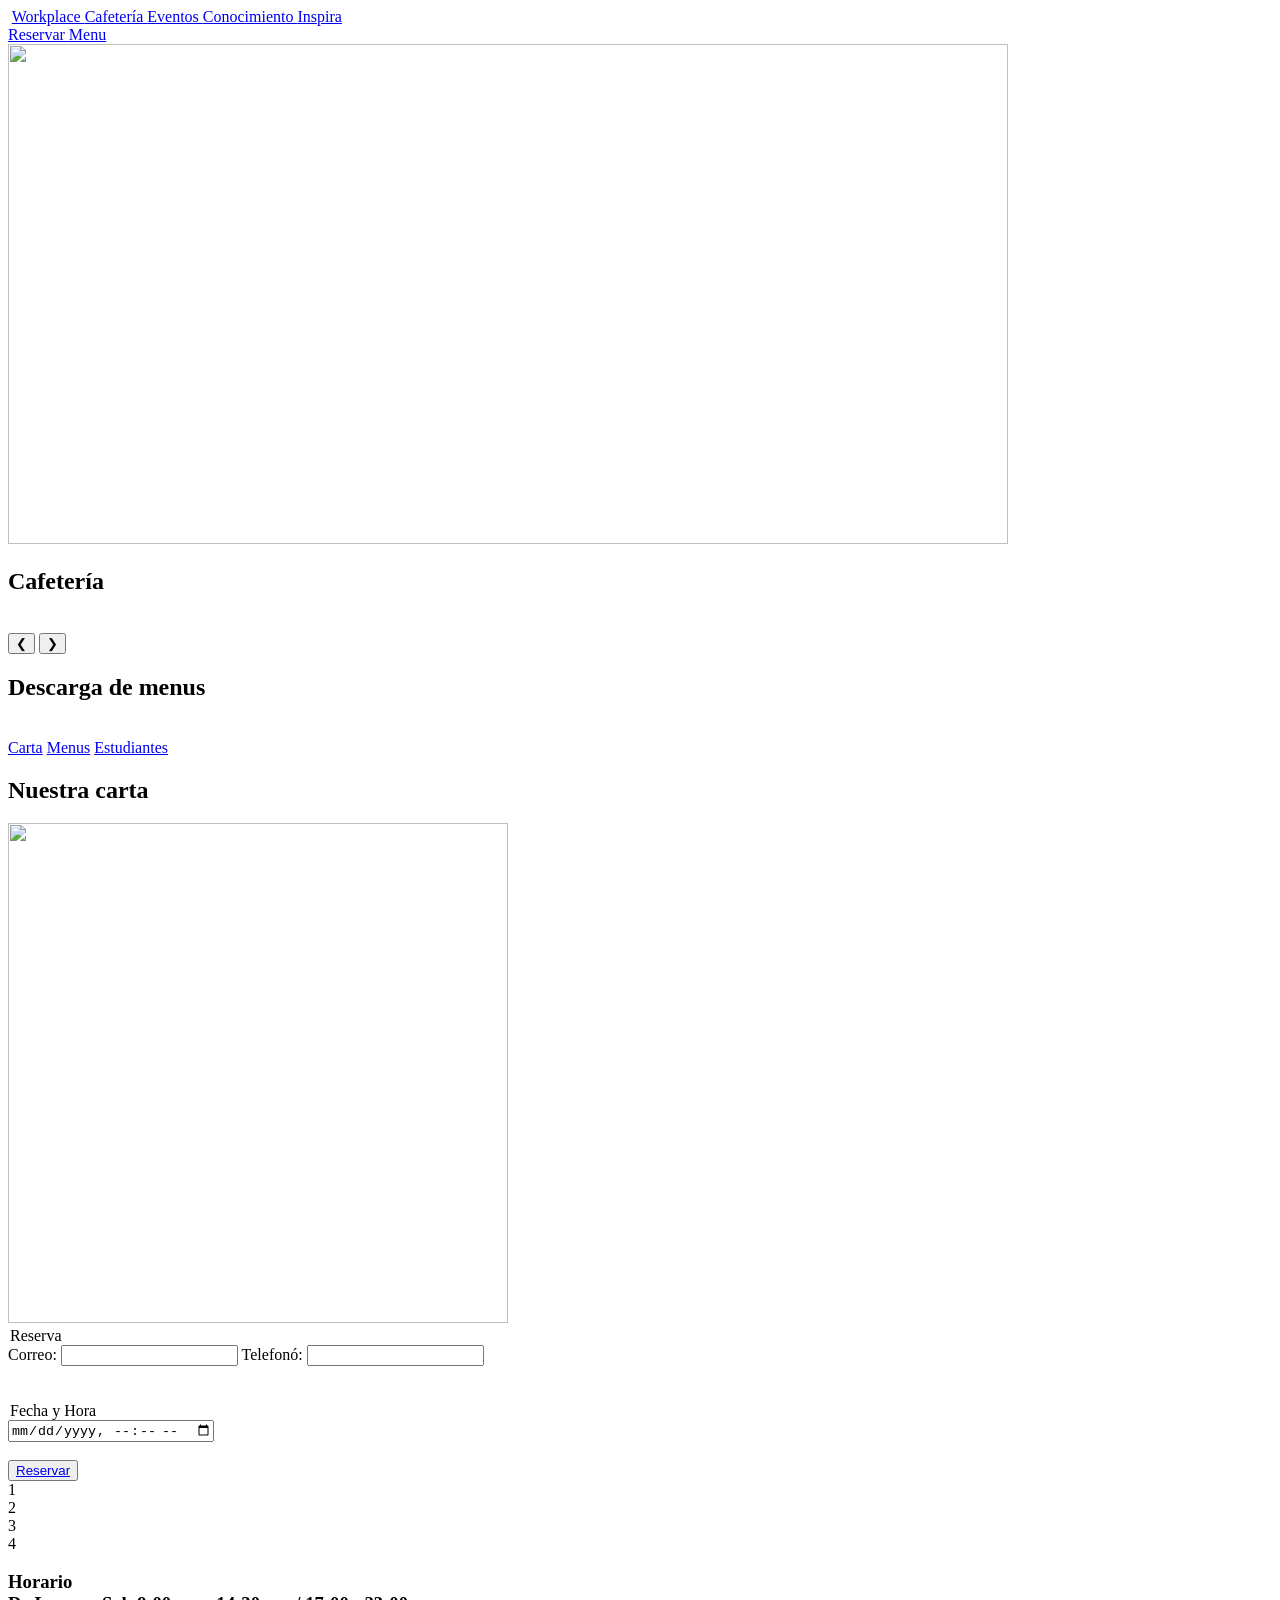
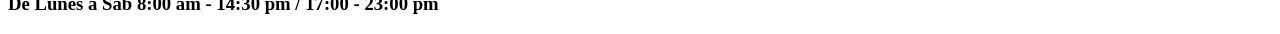
==== html/cafe.html @ 86f9a630 "Add files via upload" ====
<!DOCTYPE html>
<html lang="en">
<head>
    <meta charset="UTF-8">
    <meta name="viewport" content="width=device-width, initial-scale=1.0">
    <link rel="stylesheet" href="../estilos/ccafes.css">
    
    <title>Cafe</title>
</head>

<body>
    <nav>
        <a class="home" href="../index.html"><img class="scripte" src="../img/2Mesa_de_trabajo_2RAWR3.png" alt=""></a>
        <a href="../html/workspace.html" class="topnav">
            Workplace
        </a>
        <a href="../html/cafe.html" class="actual">
            Cafetería
        </a>
        <a href="../html/eventos.html" class="topnav">
            Eventos
        </a>
        <a href="../html/conocimiento.html" class="topnav">
            Conocimiento
        </a>
        <a href="../html/inspira.html" class="topnav">
            Inspira
        </a>
        <div id="subnav">
            <a href="#reserva" class="subnav">
                Reservar
            </a>
            <a href="#go" class="subnav">
                Menu
            </a>
        </div>
    </nav>
    <header>
        <div id="caf">
        <img src="../img/header_cafeteria.jpg" height="500rem" width="1000rem"  alt="">
        <h2>Cafetería</h2>
        </div>
    </header>
    <section id="sliders">
    <article class="container">
        <div class="slider-wrapper">
            <div class="slider">
                <img src="../img/2b85c030-860f-472e-914b-2bce12ef1242.jpg" alt="">
                <img src="../img/47758aad-7b43-4270-b98b-9e9bd88da251.jpg" alt="">
                <img src="../img/6cb6a696-06e2-4095-9369-f0d2db4fa34e.jpg" alt="">
                <img src="../img/header_cafeteria.jpg" alt="">
            </div>

            <button class="btn prev">❮</button>
            <button class="btn next">❯</button>

            <div class="dots"></div>
        </div>
    </article>
</section>
    </section>
    <article id="descarga">
        <h2 id="lod">
            Descarga de menus
        </h2>
        <br>
        <div class="down">
            <a href="#" class="load">Carta</a>
            <a href="#" class="load">Menus</a>
            <a href="#" class="load">Estudiantes</a>
        </div>
    </article>
    
    <section id="menu">
        <div>
            <h2 id="our">
                Nuestra carta
            </h2>
             <a href="../html/menu.html"><img src="../img/A4_2.jpg" class="men" id="go" height="500rem" width="500rem" alt=""></a>
         </div>
        
    </section>
    <section id="reserv">
            
               <section>
                    <legend id="reserva">Reserva</legend>
                    <div id="persona">
                    <label for="">Correo:</label> 
                    <input type="text">  
                    <label for="">Telefonó:</label>
                    <input type="text">
                    </div>

                    <div id="fecha">
                    <br>
                    <br>
                    <legend id="fechor">Fecha y Hora</legend>
                    <input type='datetime-local' tabindex='20'>
                    <br>
                    <br>
                    </div>
                    <div id="rav">
                    <button id="butron"><a href="../html/eventos.html">Reservar</a></button>
                    </div>
                </section>
        <section id="mesa">
            <div id="borde"></div>
            <div id="selec">
                <div id="mesa1">1</div>
                <div id="mesa1">2</div>
                <div id="mesa1">3</div>
                <div id="mesa1">4</div>
            </div>
        </section>
          
    </section>
    <footer>
        <h3>
            Horario <br>
            De Lunes a Sab 
            8:00 am - 14:30 pm / 17:00 - 23:00 pm
        </h3>
    </footer>
    <script src="../js/slider.js"></script>
    <script>
    const mesas = document.querySelectorAll("#mesa1");

    mesas.forEach(mesa => {
        mesa.addEventListener("click", () => {

          
            mesas.forEach(m => m.classList.remove("mesa-selected"));

           
            mesa.classList.add("mesa-selected");
        });
    });
</script>
</body>
</html>
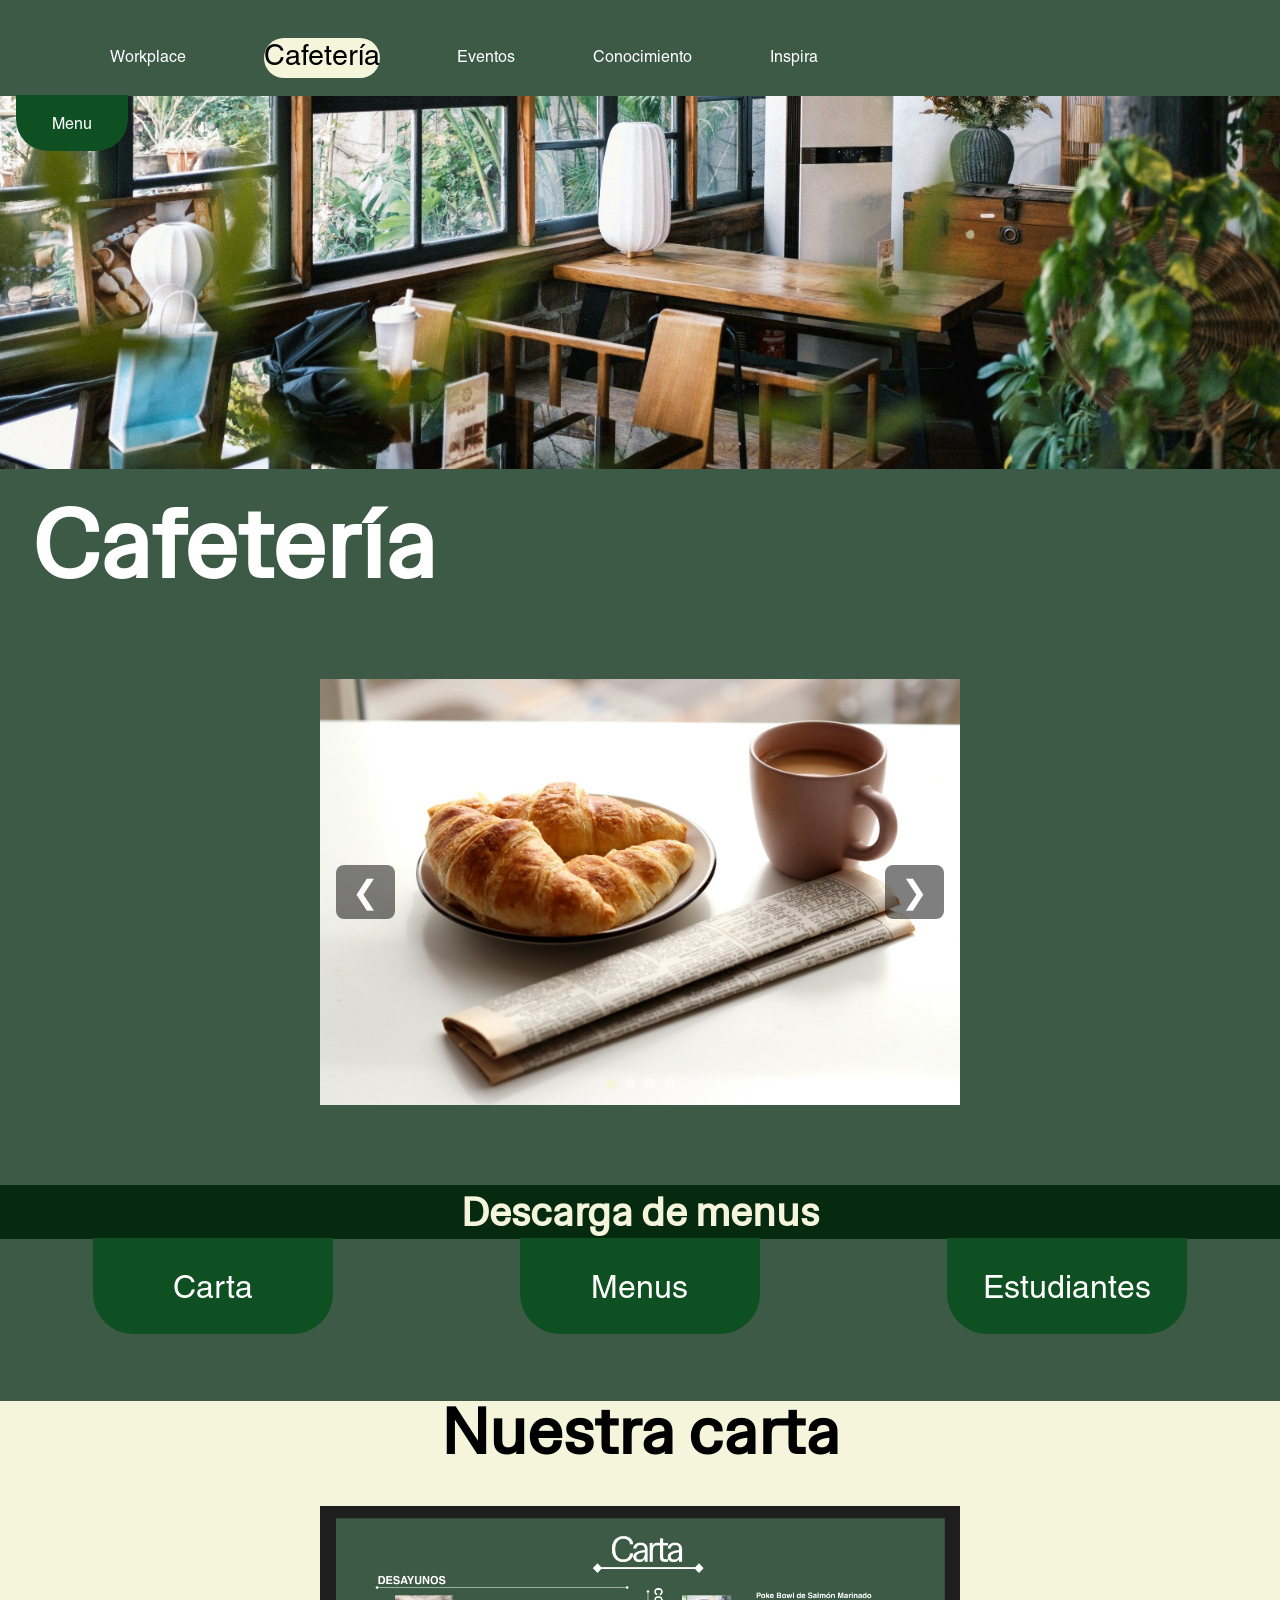
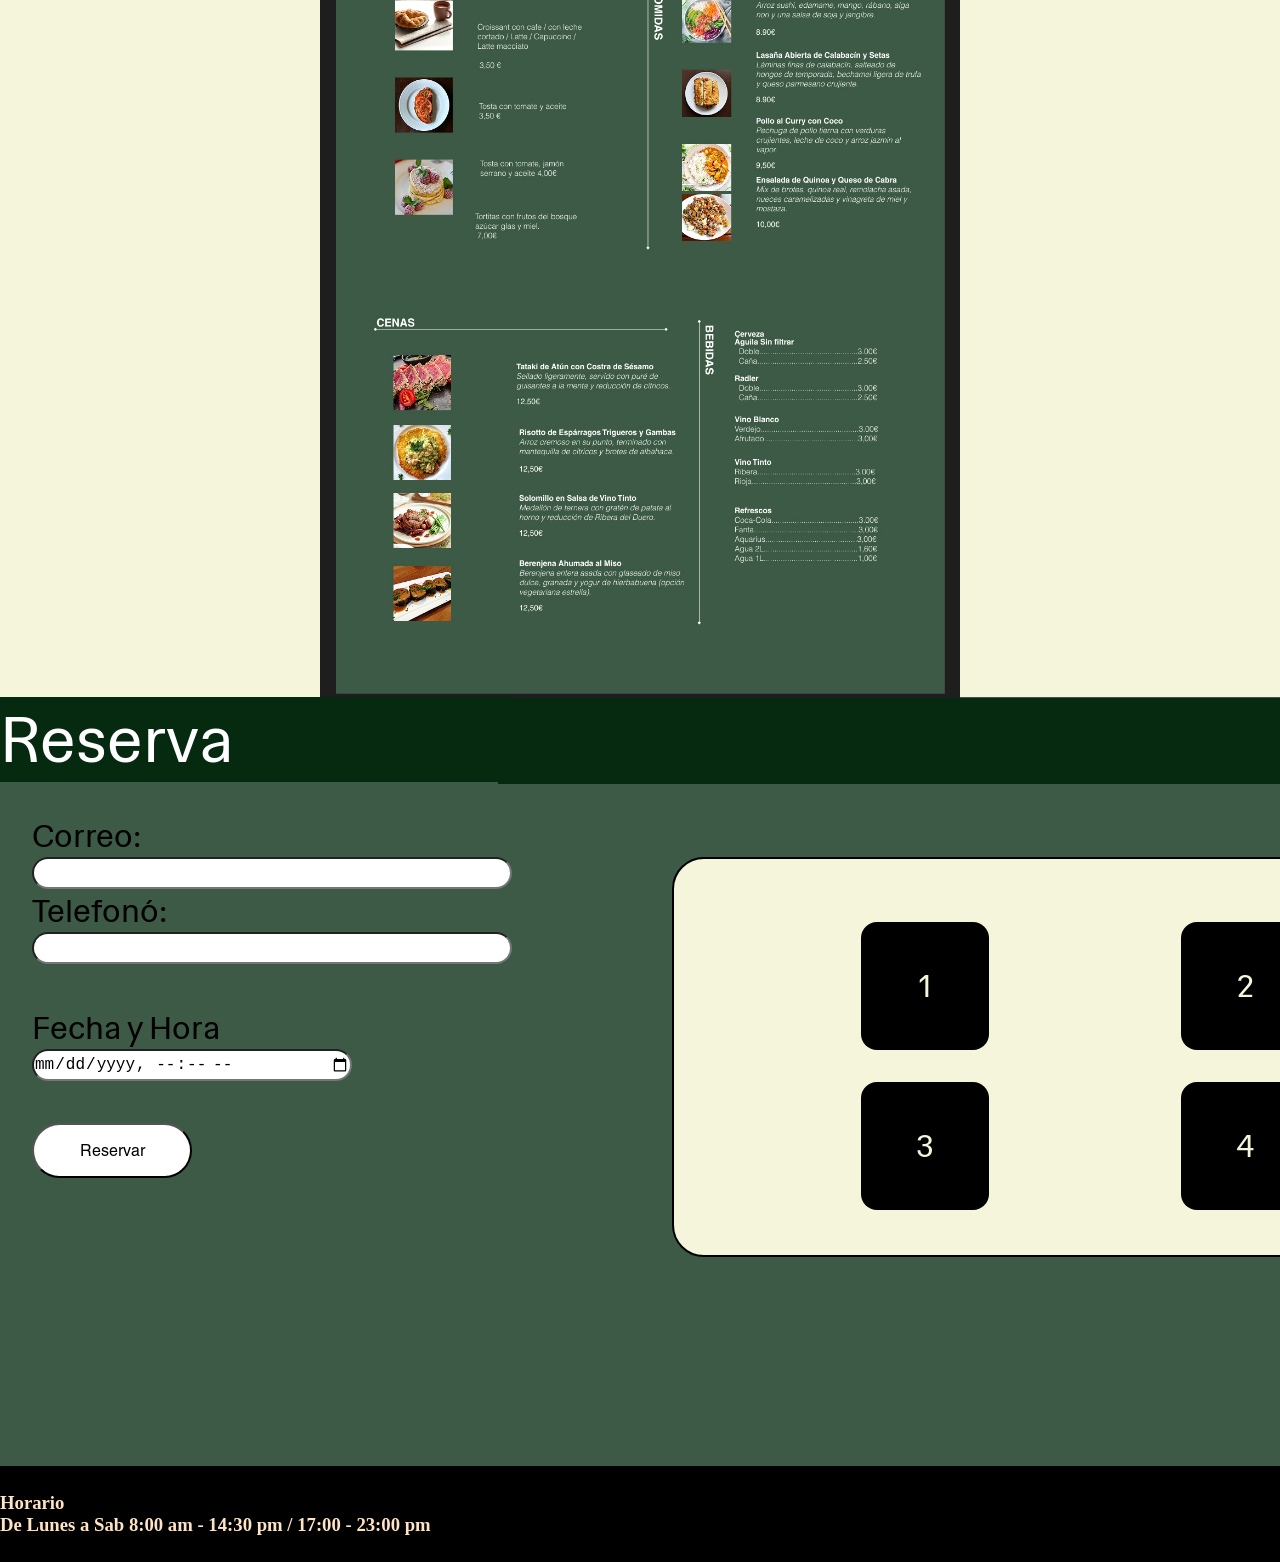
==== commit 9c447f48: "Update cafe.html" ====
--- a/html/cafe.html
+++ b/html/cafe.html
@@ -17,7 +17,7 @@
         <a href="../html/cafe.html" class="actual">
             Cafetería
         </a>
-        <a href="../html/eventos.html" class="topnav">
+        <a href="../html/wtf.html" class="topnav">
             Eventos
         </a>
         <a href="../html/conocimiento.html" class="topnav">
@@ -137,4 +137,4 @@
     });
 </script>
 </body>
-</html>+</html>
--- a/estilos/ccafes.css
+++ b/estilos/ccafes.css
@@ -0,0 +1,555 @@
+*{
+    margin: 0;
+    padding: 0;
+    box-sizing: border-box;
+}
+body{
+background-color: #3c5a45;
+/* width: 100vw; */
+height: 70rem;
+}
+@font-face {
+    font-family: "fuente_titulos";
+    src: url(../fonts/HedvigLettersSans-Regular.ttf);
+}
+@font-face {
+    font-family: "fuente_texto";
+    src: url(../fonts/Helvetica\ LT\ Pro\ Roman.ttf);
+}
+nav{
+display: flex;
+justify-content: center;
+align-items: center;
+justify-content: space-between;
+height: 6rem;
+margin-left: 2rem;
+margin-right: 2rem;
+font-family: "fuente_texto";
+}
+.topnav{
+    height: 2.5rem;
+    width: auto;
+    display: flex;
+    justify-content: center;
+    align-items: center;
+    background-color: #3c5a45;
+    text-decoration: none;
+    color: white;
+    position: relative;
+    top: 0.5rem;
+    text-decoration: none;
+    transition: color 0.5s ease, font-size 0.5s ease-out, height 0.5s ease, width 0.5s ease;
+}
+.topnav:hover{
+    color: black;
+    font-size: 1.8rem;
+    background-color: beige;
+    height: 2.5rem;
+    width: auto;
+    border-radius: 2rem;
+
+    /* transition: color 1s ease, font-size 1s ease-out; */
+}
+.actual{
+    color: black;
+    font-size: 1.8rem;
+    background-color: beige;
+    height: 2.5rem;
+    width: auto;
+    border-radius: 2rem;
+    text-decoration: none;
+    position: relative;
+    top: 0.6rem;
+}
+#subnav{
+    position: relative;
+    z-index: 0;
+    top: 4.7rem;
+    right: 68rem;
+    display: flex;
+    justify-content: center;
+    align-items: center;
+    /* background-color: #2bd95f;
+    display: flex;
+    height: 5rem;
+    width: 7rem; */
+    /* margin-left: 2rem;
+    margin-right: 2rem; */
+}
+.subnav:hover{
+    background-color: bisque;
+    color: black;
+    /* transition: color 1s ease, background 1s ease; */
+}
+.subnav{
+    font-family: "fuente_texto";
+    border-radius: 0 0rem 2rem 2rem;
+    margin-left: 2rem;
+    margin-right: 2rem;
+    background-color: #0e5022;
+    color: rgb(255, 255, 255);
+    display: flex;
+    justify-content: center;
+    align-items: center;
+    
+    height: 3.5rem;
+    width: 7rem;
+    text-decoration: none; 
+    transition: color 0.5s ease, background 0.5s ease;
+}
+#caf img{
+    
+    height: 50vh;
+    width: 100%;
+    object-fit: cover;
+    object-position: 0rem -30rem;
+    /* object-position: 0 -30rem; */
+}
+#caf h2{
+    font-family: "fuente_titulos";
+    width: 52rem;
+    position: relative;
+    bottom: 4.4rem;
+    right: -2rem;
+    font-size: 6rem;
+    color: #fff;
+}
+.slider-wrapper {
+    position: relative;
+    max-width: 40rem;
+    overflow: hidden;
+}
+#sliders{
+    display: flex;
+    align-items: center;
+    justify-content: center;
+    
+}
+.slider {
+    display: flex;
+    transition: transform 0.5s ease-in-out;
+    
+}
+
+.slider img {
+    width: 100%;
+    height: auto;
+    object-fit: cover;
+}
+
+
+.btn {
+    position: absolute;
+    top: 50%;
+    transform: translateY(-50%);
+    background: rgba(0,0,0,0.5);
+    color: white;
+    border: none;
+    font-size: 2rem;
+    padding: 0.5rem 1rem;
+    cursor: pointer;
+    border-radius: 0.5rem;
+}
+
+.prev { left: 1rem; }
+.next { right: 1rem; }
+
+
+.dots {
+    position: absolute;
+    bottom: 1rem;
+    left: 50%;
+    transform: translateX(-50%);
+    display: flex;
+    gap: 0.5rem;
+}
+
+.dots div {
+    width: 0.7rem;
+    height: 0.7rem;
+    background: white;
+    opacity: 0.5;
+    border-radius: 50%;
+    cursor: pointer;
+}
+
+.dots .active {
+    opacity: 1;
+    background: beige;
+}
+#descarga{
+    margin-top: 5rem;
+    display: flex;
+    flex-direction: column;
+    text-align: center;
+
+}
+#lod{
+    font-family: "fuente_titulos";
+    font-size: 2.5rem;
+    background-color: #052a10;
+    color: beige;
+    /* border-radius: 2rem; */
+    
+    
+    
+}
+.down{
+    display: flex;
+    justify-content: space-around;
+    align-items: center;
+    
+}
+.load{
+    position: relative;
+    top: -1.2rem;
+    font-size: 2rem;
+    font-family: "fuente_texto";
+    /* margin-left: 13rem;
+    margin-right: 6rem; */
+    margin-bottom: 3rem;
+    text-decoration: none;
+    color: #fff;
+    /* border-bottom: black ridge 7px; */
+    border-radius: 2px;
+    background-color: #0e5022;
+    height: 6rem;
+    width: 15rem;
+    border-radius: 0 0rem 2.5rem 2.5rem;
+    display: flex;
+    justify-content: center;
+    align-items: center;
+    transition: color 0.5s ease, background 0.5s ease;
+}
+.load:hover{
+    background-color: bisque;
+    color: black;
+    /* transition: color 1s ease, background 1s ease; */
+}
+#menu{
+    background-color: beige;
+    height: 70vw;
+    display: flex;
+    flex-direction: column;
+    justify-content: center;
+    align-items: center;
+    margin-bottom: 20rem;
+}
+
+#our{
+font-family: "fuente_titulos";
+font-size: 4rem;
+/* position: relative;  */
+/* top: -10rem; */
+text-align: center;
+margin-bottom: 2rem;
+/* border-bottom: black ridge 7px; */
+
+}
+.men{
+    height: 50rem;
+    width: 40rem;
+}
+footer{
+    background-color: black;
+    height: 6rem;
+    color: bisque;
+    font-family: "Textos";
+    display: flex;
+    align-items: center;    
+}
+
+#lod{
+    text-align: center;
+}
+#reserv{
+    display: flex;
+}
+#reserva{
+    font-family: "fuente_titulos";
+    font-size: 4rem;
+    position: relative;
+    top: -20rem;
+    background-color: #052a10;
+    color:  white;
+    overflow: auto;
+    
+}
+#borde{
+    background-color: #052a10;
+    position: relative;
+    top: -10.1rem;
+    right: 11rem;
+    height: 5.4rem;
+    width: 63.9rem;
+}
+#persona{
+    display: flex;
+    flex-direction: column;
+    width: 30rem;
+    margin-left: 2rem;
+    position: relative;
+    top: -18rem;
+}
+#fecha{
+    display: flex;
+    flex-direction: column;
+    width: 20rem;
+    margin-left: 2rem;
+    position: relative;
+    top: -18rem;
+    font-family: "fuente_titulos";
+}
+#rav{
+     display: flex;
+    flex-direction: column;
+    width: 10rem;
+    margin-left: 2rem;
+    position: relative;
+    top: -18rem;
+}
+input{
+    border-radius: 5rem;
+    height: 2rem;
+    font-size: 1rem;
+}
+label{
+    font-size: 2rem;
+    font-family: "fuente_titulos";
+
+}
+legend{
+    font-size: 2rem;
+}
+#mesa{
+    background-color: beige;
+    height: 25rem;
+    width: 50rem;
+    position: relative;
+    top: -10rem;
+    margin-left: 10rem;
+    border-radius: 2rem;
+    border: black solid 2px;
+}
+#mesa1{
+    background-color: black;
+    height: 8rem;
+    width: 8rem;
+    margin: 0.5rem;
+    display: flex;
+    justify-content: center;
+    align-items: center;
+    color: beige;
+    border-radius: 1rem;
+    transition: color 0.5s ease, background 0.5s ease;
+}
+#selec{
+    position: relative;
+    left: 11.2rem;
+    top: -2rem;
+    right: 2rem;
+    display: grid;
+    grid-template-columns:repeat(2, 20rem);
+    grid-template-rows: repeat(2, 10rem);
+    width: 1rem;
+    font-family: "fuente_titulos";
+    font-size: 2rem;
+    
+}
+.mesa-selected {
+    background-color: bisque !important;
+    color: black !important;
+    border: 3px solid black;
+}
+#butron{
+    background-color: #fff;
+    border-radius: 2rem;
+    padding: 1rem 1rem;
+    
+    text-decoration: none;
+}
+a{
+    text-decoration: none;
+    color: black;
+    font-family: "fuente_texto";
+    font-size: 1rem;
+}
+@media screen and (min-width: 480px) and (max-width: 600px) {
+    
+    body {
+        height: auto; 
+        overflow-x: hidden;
+    }
+
+    
+    nav {
+        flex-direction: column;
+        height: auto;
+        padding: 1rem 0;
+        gap: 0.5rem;
+        margin: 0 1rem;
+    }
+
+    .topnav, .actual {
+        width: 100%;
+        text-align: center;
+        top: 0;
+        height: 3rem;
+    }
+
+    #subnav {
+        position: static; 
+        width: 100%;
+        justify-content: space-around;
+        margin-top: 0.5rem;
+    }
+
+    .subnav {
+        border-radius: 2rem;
+        height: 3rem;
+        width: 45%;
+        margin: 0;
+    }
+
+    
+    /* header{
+        display: none;
+    } */
+    #caf img {
+        height: 35vh;
+        display: none;
+    }
+    
+    #caf h2 {
+        width: 100%;
+        position: static; 
+        text-align: center;
+        font-size: 3.5rem;
+        background-color: #052a10;
+        padding: 0.5rem 0;
+    }
+
+    .slider-wrapper {
+        max-width: 90%;
+        margin: 0 auto;
+    }
+
+   
+    #descarga {
+        margin-top: 3rem;
+    }
+
+    .down {
+        flex-direction: column;
+        gap: 1rem;
+    }
+
+    .load {
+        position: static;
+        width: 80%;
+        height: 4.5rem;
+        margin-bottom: 0;
+        border-radius: 2rem;
+    }
+
+   
+    #menu {
+        height: auto;
+        padding: 3rem 1rem;
+        margin-bottom: 5rem;
+    }
+
+    #our {
+        font-size: 2.5rem;
+    }
+
+    .men {
+        width: 100%;
+        height: auto; 
+        max-width: 25rem;
+    }
+
+   
+    #reserv {
+        flex-direction: column; 
+        align-items: center;
+        gap: 2rem;
+        padding: 0 1rem;
+    }
+
+    #reserva {
+        position: static;
+        font-size: 2.5rem;
+        text-align: center;
+        margin-bottom: 1.5rem;
+        display: block;
+    }
+
+    #persona, #fecha, #rav {
+        position: static;
+        width: 100%;
+        margin-left: 0;
+        margin-bottom: 1.5rem;
+    }
+
+    #fechor {
+        font-size: 1.5rem;
+    }
+
+    #butron {
+        width: 100%;
+        text-align: center;
+    }
+
+    
+    #mesa {
+        position: static;
+        width: 100%;
+        max-width: 30rem;
+        height: auto;
+        margin-left: 0;
+        padding: 1.5rem 1.5rem;
+        display: flex;
+        justify-content: center;
+        align-items: center;
+    }
+
+    #borde {
+        display: none; 
+    }
+
+    #selec {
+        position: static;
+        left: 10rem;
+        display: grid;
+        grid-template-columns: repeat(2, 1fr); 
+        grid-template-rows: auto;
+        gap: 1rem;
+        width: 100%;
+    }
+
+    .mesa-item {
+        background-color: black;
+        height: 6rem;
+        width: 100%; 
+        margin: 0;
+        display: flex;
+        justify-content: center;
+        align-items: center;
+        color: beige;
+        border-radius: 1rem;
+    }
+
+   
+    footer {
+        height: auto;
+        padding: 1.5rem 1rem;
+        text-align: center;
+        justify-content: center;
+    }
+
+    footer h3 {
+        font-size: 1.1rem;
+        line-height: 1.6;
+    }
+}
